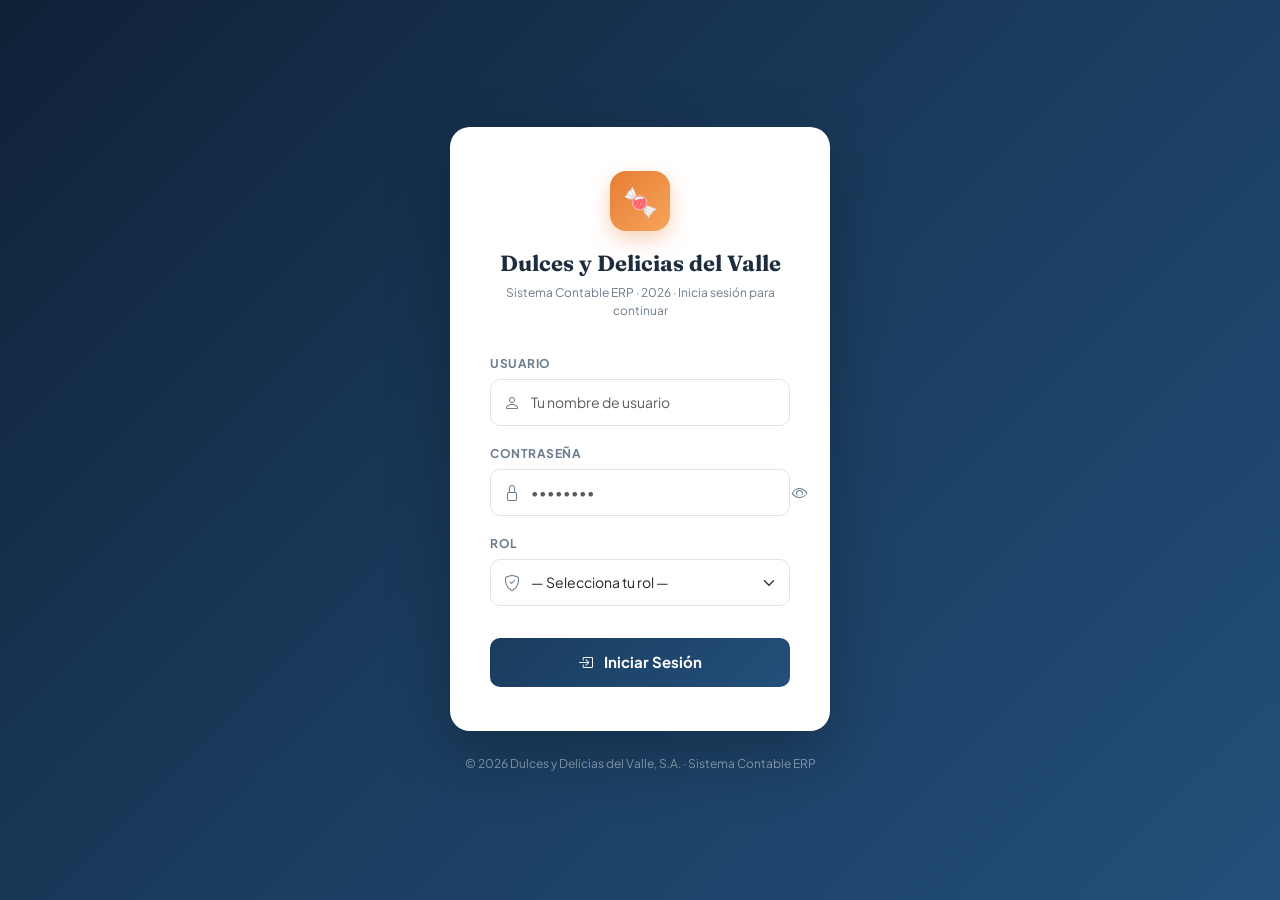
==== login.html @ 6e6e5591 "primer commit" ====
<!DOCTYPE html>
<html lang="es">
<head>
<meta charset="UTF-8"/>
<meta name="viewport" content="width=device-width, initial-scale=1.0"/>
<title>Iniciar Sesión — Dulces y Delicias del Valle, S.A.</title>
<link href="https://cdn.jsdelivr.net/npm/bootstrap@5.3.3/dist/css/bootstrap.min.css" rel="stylesheet"/>
<link href="https://cdn.jsdelivr.net/npm/bootstrap-icons@1.11.3/font/bootstrap-icons.css" rel="stylesheet"/>
<link href="https://fonts.googleapis.com/css2?family=Plus+Jakarta+Sans:wght@300;400;500;600;700;800&family=Fraunces:ital,opsz,wght@0,9..144,700;1,9..144,400&display=swap" rel="stylesheet"/>
<link rel="stylesheet" href="style.css">
<style>
  body {
    min-height: 100vh;
    display: flex;
    align-items: center;
    justify-content: center;
    background: linear-gradient(135deg, #0f2137 0%, #1a3c5e 50%, #234f7a 100%);
    font-family: 'Plus Jakarta Sans', sans-serif;
  }

  .login-wrap {
    width: 100%;
    max-width: 420px;
    padding: 20px;
  }

  .login-card {
    background: #fff;
    border-radius: 20px;
    padding: 44px 40px;
    box-shadow: 0 24px 64px rgba(0,0,0,0.25);
  }

  .login-logo {
    width: 60px; height: 60px;
    background: linear-gradient(135deg, #e87c34, #f5a55a);
    border-radius: 16px;
    display: flex; align-items: center; justify-content: center;
    font-size: 28px;
    margin: 0 auto 16px;
    box-shadow: 0 8px 20px rgba(232,124,52,0.35);
  }

  .login-title {
    font-family: 'Fraunces', serif;
    font-size: 22px;
    font-weight: 700;
    color: #1e2d3d;
    text-align: center;
    margin-bottom: 4px;
  }

  .login-sub {
    font-size: 12px;
    color: #6b7c8d;
    text-align: center;
    margin-bottom: 32px;
  }

  .form-label {
    font-size: 12px;
    font-weight: 700;
    text-transform: uppercase;
    letter-spacing: 0.5px;
    color: #6b7c8d;
    margin-bottom: 6px;
  }

  .form-control, .form-select {
    border: 1.5px solid #dce4ed;
    border-radius: 10px;
    padding: 12px 14px;
    font-size: 14px;
    font-family: 'Plus Jakarta Sans', sans-serif;
    transition: border-color 0.2s, box-shadow 0.2s;
  }

  .form-control:focus, .form-select:focus {
    border-color: #1a3c5e;
    box-shadow: 0 0 0 3px rgba(26,60,94,0.1);
  }

  .input-icon {
    position: relative;
  }

  .input-icon i {
    position: absolute;
    left: 14px; top: 50%;
    transform: translateY(-50%);
    color: #6b7c8d;
    font-size: 16px;
    z-index: 5;
  }

  .input-icon .form-control,
  .input-icon .form-select {
    padding-left: 40px;
  }

  .btn-toggle-pass {
    position: absolute;
    right: 12px; top: 50%;
    transform: translateY(-50%);
    background: none; border: none;
    color: #6b7c8d; cursor: pointer;
    font-size: 16px; z-index: 5;
    padding: 0;
  }

  .btn-login {
    background: linear-gradient(135deg, #1a3c5e, #234f7a);
    color: #fff;
    border: none;
    border-radius: 10px;
    padding: 13px;
    font-size: 15px;
    font-weight: 700;
    width: 100%;
    transition: transform 0.2s, box-shadow 0.2s;
    margin-top: 8px;
    font-family: 'Plus Jakarta Sans', sans-serif;
  }

  .btn-login:hover {
    transform: translateY(-1px);
    box-shadow: 0 8px 20px rgba(26,60,94,0.3);
    color: #fff;
  }

  .btn-login:disabled {
    opacity: 0.7;
    transform: none;
  }

  .login-footer {
    text-align: center;
    margin-top: 24px;
    font-size: 12px;
    color: rgba(255,255,255,0.45);
  }

  .error-box {
    background: #fdf0f0;
    border: 1px solid #f5c6c6;
    border-radius: 10px;
    padding: 12px 16px;
    font-size: 13px;
    color: #c0392b;
    display: none;
    align-items: center;
    gap: 8px;
    margin-bottom: 16px;
  }

  .rol-badge {
    display: inline-flex;
    align-items: center;
    gap: 6px;
    padding: 4px 12px;
    border-radius: 20px;
    font-size: 11px;
    font-weight: 700;
  }

  @keyframes shake {
    0%,100%{transform:translateX(0)}
    20%{transform:translateX(-8px)}
    40%{transform:translateX(8px)}
    60%{transform:translateX(-4px)}
    80%{transform:translateX(4px)}
  }
  .shake { animation: shake 0.4s ease; }
</style>
</head>
<body>

<div class="login-wrap">
  <div class="login-card">

    <!-- Logo -->
    <div class="login-logo">🍬</div>
    <div class="login-title">Dulces y Delicias del Valle</div>
    <div class="login-sub">Sistema Contable ERP · 2026 · Inicia sesión para continuar</div>

    <!-- Error box -->
    <div class="error-box" id="error-box">
      <i class="bi bi-exclamation-triangle-fill"></i>
      <span id="error-msg">Usuario o contraseña incorrectos.</span>
    </div>

    <!-- Formulario -->
    <div class="mb-3">
      <label class="form-label">Usuario</label>
      <div class="input-icon">
        <i class="bi bi-person"></i>
        <input type="text" id="inp-usuario" class="form-control"
          placeholder="Tu nombre de usuario" autocomplete="username">
      </div>
    </div>

    <div class="mb-3">
      <label class="form-label">Contraseña</label>
      <div class="input-icon" style="position:relative">
        <i class="bi bi-lock"></i>
        <input type="password" id="inp-password" class="form-control"
          placeholder="••••••••" autocomplete="current-password"
          onkeydown="if(event.key==='Enter') iniciarSesion()">
        <button class="btn-toggle-pass" onclick="togglePass()" tabindex="-1">
          <i class="bi bi-eye" id="icon-eye"></i>
        </button>
      </div>
    </div>

    <div class="mb-4">
      <label class="form-label">Rol</label>
      <div class="input-icon">
        <i class="bi bi-shield-check"></i>
        <select id="inp-rol" class="form-select">
          <option value="">— Selecciona tu rol —</option>
          <option value="Gerente General">Gerente General</option>
          <option value="Contador">Contador</option>
          <option value="Vendedor / Asesor">Vendedor / Asesor</option>
          <option value="Bodeguero">Bodeguero</option>
          <option value="Piloto / Repartidor">Piloto / Repartidor</option>
        </select>
      </div>
    </div>

    <button class="btn-login" id="btn-login" onclick="iniciarSesion()">
      <i class="bi bi-box-arrow-in-right me-2"></i> Iniciar Sesión
    </button>

  </div>

  <div class="login-footer">
    © 2026 Dulces y Delicias del Valle, S.A. · Sistema Contable ERP
  </div>
</div>

<script>
const API = 'http://localhost/dulces-erp/erp-backend/api';

function togglePass() {
  const inp  = document.getElementById('inp-password');
  const icon = document.getElementById('icon-eye');
  if (inp.type === 'password') {
    inp.type = 'text';
    icon.className = 'bi bi-eye-slash';
  } else {
    inp.type = 'password';
    icon.className = 'bi bi-eye';
  }
}

function mostrarError(msg) {
  const box = document.getElementById('error-box');
  document.getElementById('error-msg').textContent = msg;
  box.style.display = 'flex';
  document.querySelector('.login-card').classList.add('shake');
  setTimeout(() => document.querySelector('.login-card').classList.remove('shake'), 400);
}

function ocultarError() {
  document.getElementById('error-box').style.display = 'none';
}

async function iniciarSesion() {
  const usuario = document.getElementById('inp-usuario').value.trim();
  const password = document.getElementById('inp-password').value;
  const rol      = document.getElementById('inp-rol').value;

  ocultarError();

  if (!usuario || !password || !rol) {
    mostrarError('Completa todos los campos para continuar.');
    return;
  }

  const btn = document.getElementById('btn-login');
  btn.disabled = true;
  btn.innerHTML = '<span class="spinner-border spinner-border-sm me-2"></span> Verificando...';

  try {
    const res  = await fetch(`${API}/login.php`, {
      method : 'POST',
      headers: { 'Content-Type': 'application/json' },
      body   : JSON.stringify({ usuario, password, rol })
    });
    const text = await res.text();
    const match = text.match(/\{[\s\S]*\}/);
    const data  = match ? JSON.parse(match[0]) : null;

    if (data?.ok) {
      // Guardar sesión en sessionStorage
      sessionStorage.setItem('erp_usuario', JSON.stringify({
        id     : data.id,
        nombre : data.nombre,
        usuario: data.usuario,
        rol    : data.rol,
      }));
      // Redirigir al sistema
      window.location.href = 'index.html';
    } else {
      mostrarError(data?.mensaje || 'Usuario, contraseña o rol incorrecto.');
    }
  } catch (err) {
    mostrarError('No se puede conectar con el servidor. Verifica que XAMPP esté activo.');
  }

  btn.disabled = false;
  btn.innerHTML = '<i class="bi bi-box-arrow-in-right me-2"></i> Iniciar Sesión';
}
</script>

</body>
</html>
---- style.css ----
:root {
  --primary:    #1a3c5e;
  --primary-lt: #234f7a;
  --accent:     #e87c34;
  --accent-lt:  #f0943e;
  --success:    #2d9e6b;
  --danger:     #c0392b;
  --info:       #2980b9;
  --warning:    #d4ac0d;
  --sidebar-w:  260px;
  --topbar-h:   64px;
  --bg:         #f0f4f8;
  --card-bg:    #ffffff;
  --text:       #1e2d3d;
  --text-muted: #6b7c8d;
  --border:     #dce4ed;
  --font-body:  'Plus Jakarta Sans', sans-serif;
  --font-serif: 'Fraunces', serif;
  --radius:     12px;
  --shadow:     0 2px 12px rgba(26,60,94,0.08);
  --shadow-lg:  0 8px 32px rgba(26,60,94,0.13);
}

*, *::before, *::after { box-sizing: border-box; margin: 0; padding: 0; }

body {
  font-family: var(--font-body);
  background: var(--bg);
  color: var(--text);
  font-size: 14px;
  overflow-x: hidden;
}

/* ── SIDEBAR ─────────────────────────────────────────────── */
.sidebar {
  position: fixed;
  left: 0; top: 0; bottom: 0;
  width: var(--sidebar-w);
  background: var(--primary);
  display: flex;
  flex-direction: column;
  z-index: 200;
  transition: transform 0.3s ease;
}
.sidebar-brand {
  padding: 24px 20px 20px;
  border-bottom: 1px solid rgba(255,255,255,0.08);
}
.sidebar-logo {
  width: 44px; height: 44px;
  background: linear-gradient(135deg, var(--accent), #f5a55a);
  border-radius: 12px;
  display: flex; align-items: center; justify-content: center;
  font-size: 22px;
  margin-bottom: 12px;
  box-shadow: 0 4px 12px rgba(232,124,52,0.35);
}
.sidebar-brand-title {
  font-family: var(--font-serif);
  font-size: 15px;
  color: #fff;
  line-height: 1.3;
  margin-bottom: 3px;
}
.sidebar-brand-sub {
  font-size: 11px;
  color: rgba(255,255,255,0.45);
}
.sidebar-nav { flex: 1; padding: 16px 12px; overflow-y: auto; }
.nav-section-label {
  font-size: 10px;
  font-weight: 700;
  text-transform: uppercase;
  letter-spacing: 1.2px;
  color: rgba(255,255,255,0.3);
  padding: 14px 8px 6px;
}
.sidebar-link {
  display: flex;
  align-items: center;
  gap: 10px;
  padding: 10px 12px;
  border-radius: 8px;
  color: rgba(255,255,255,0.65);
  font-size: 13.5px;
  font-weight: 500;
  cursor: pointer;
  transition: all 0.18s;
  margin-bottom: 2px;
  border: none;
  background: none;
  width: 100%;
  text-align: left;
}
.sidebar-link i { font-size: 16px; width: 20px; flex-shrink: 0; }
.sidebar-link:hover { background: rgba(255,255,255,0.08); color: #fff; }
.sidebar-link.active {
  background: var(--accent);
  color: #fff;
  box-shadow: 0 3px 10px rgba(232,124,52,0.35);
}
.sidebar-footer {
  padding: 16px 20px;
  border-top: 1px solid rgba(255,255,255,0.08);
}
.sidebar-user {
  display: flex; align-items: center; gap: 10px;
}
.sidebar-avatar {
  width: 36px; height: 36px;
  background: linear-gradient(135deg, var(--accent), #f5a55a);
  border-radius: 50%;
  display: flex; align-items: center; justify-content: center;
  font-size: 14px; font-weight: 700; color: #fff;
  flex-shrink: 0;
}
.sidebar-user-name { font-size: 13px; color: #fff; font-weight: 600; }
.sidebar-user-role { font-size: 11px; color: rgba(255,255,255,0.4); }

/* ── TOPBAR ──────────────────────────────────────────────── */
.topbar {
  position: fixed;
  top: 0; left: var(--sidebar-w); right: 0;
  height: var(--topbar-h);
  background: var(--card-bg);
  border-bottom: 1px solid var(--border);
  display: flex;
  align-items: center;
  justify-content: space-between;
  padding: 0 28px;
  z-index: 100;
  box-shadow: var(--shadow);
}
.topbar-title {
  font-family: var(--font-serif);
  font-size: 20px;
  color: var(--text);
  font-weight: 700;
}
.topbar-right { display: flex; align-items: center; gap: 12px; }
.topbar-badge {
  background: rgba(26,60,94,0.07);
  border-radius: 20px;
  padding: 6px 14px;
  font-size: 12px;
  font-weight: 600;
  color: var(--primary);
  display: flex; align-items: center; gap: 6px;
}
.topbar-badge .dot {
  width: 7px; height: 7px; border-radius: 50%;
  background: var(--success);
  animation: pulse 2s infinite;
}
@keyframes pulse {
  0%,100%{opacity:1;} 50%{opacity:0.4;}
}

/* ── MAIN ────────────────────────────────────────────────── */
.main-wrap {
  margin-left: var(--sidebar-w);
  padding-top: var(--topbar-h);
  min-height: 100vh;
}
.main-content {
  padding: 28px;
}

/* ── PAGES ───────────────────────────────────────────────── */
.page { display: none; animation: fadeUp 0.3s ease; }
.page.active { display: block; }
@keyframes fadeUp {
  from { opacity:0; transform:translateY(10px); }
  to   { opacity:1; transform:translateY(0); }
}

/* ── PAGE HEADER ─────────────────────────────────────────── */
.page-header {
  margin-bottom: 24px;
}
.page-header h2 {
  font-family: var(--font-serif);
  font-size: 28px;
  font-weight: 700;
  color: var(--text);
  margin-bottom: 4px;
}
.page-header p { color: var(--text-muted); font-size: 13.5px; }

/* ── STAT CARDS ──────────────────────────────────────────── */
.stat-card {
  background: var(--card-bg);
  border-radius: var(--radius);
  padding: 22px 24px;
  box-shadow: var(--shadow);
  border: 1px solid var(--border);
  position: relative;
  overflow: hidden;
  transition: transform 0.2s, box-shadow 0.2s;
}
.stat-card:hover { transform: translateY(-2px); box-shadow: var(--shadow-lg); }
.stat-card::after {
  content: '';
  position: absolute;
  top: 0; left: 0; right: 0;
  height: 3px;
  background: var(--card-accent, var(--accent));
  border-radius: var(--radius) var(--radius) 0 0;
}
.stat-icon {
  width: 44px; height: 44px;
  border-radius: 10px;
  display: flex; align-items: center; justify-content: center;
  font-size: 20px;
  margin-bottom: 14px;
  background: var(--icon-bg, rgba(232,124,52,0.1));
  color: var(--icon-color, var(--accent));
}
.stat-label { font-size: 12px; color: var(--text-muted); font-weight: 600; text-transform: uppercase; letter-spacing: 0.5px; margin-bottom: 6px; }
.stat-value { font-size: 26px; font-weight: 800; color: var(--text); font-family: var(--font-serif); }
.stat-sub { font-size: 12px; color: var(--text-muted); margin-top: 4px; }
.stat-trend { font-size: 12px; font-weight: 600; display: inline-flex; align-items: center; gap: 3px; margin-top: 6px; }
.trend-up { color: var(--success); }
.trend-dn { color: var(--danger); }

/* ── SECTION CARD ────────────────────────────────────────── */
.section-card {
  background: var(--card-bg);
  border-radius: var(--radius);
  box-shadow: var(--shadow);
  border: 1px solid var(--border);
  margin-bottom: 24px;
  overflow: hidden;
}
.section-card-header {
  padding: 16px 22px;
  border-bottom: 1px solid var(--border);
  display: flex; align-items: center; justify-content: space-between;
  background: #fafbfc;
}
.section-card-title {
  font-size: 15px; font-weight: 700; color: var(--text);
  display: flex; align-items: center; gap: 8px;
}
.section-card-title i { color: var(--accent); }
.section-card-body { padding: 22px; }

/* ── TABLES ──────────────────────────────────────────────── */
.table-responsive { border-radius: 0 0 var(--radius) var(--radius); }
table.dataTable thead th {
  background: #f5f7fa;
  color: var(--text-muted);
  font-size: 11px;
  font-weight: 700;
  text-transform: uppercase;
  letter-spacing: 0.7px;
  border-bottom: 2px solid var(--border) !important;
  border-top: none !important;
  padding: 12px 14px;
}
table.dataTable tbody td {
  padding: 11px 14px;
  font-size: 13.5px;
  border-bottom: 1px solid var(--border) !important;
  vertical-align: middle;
}
table.dataTable tbody tr:hover { background: #f8fafc; }
table.dataTable tbody tr:last-child td { border-bottom: none !important; }
.dataTables_wrapper .dataTables_filter input {
  border: 1px solid var(--border);
  border-radius: 8px;
  padding: 6px 12px;
  font-size: 13px;
  font-family: var(--font-body);
}
.dataTables_wrapper .dataTables_length select {
  border: 1px solid var(--border);
  border-radius: 8px;
  padding: 4px 8px;
  font-family: var(--font-body);
}
.dataTables_wrapper .dataTables_paginate .paginate_button {
  border-radius: 6px !important;
}
.dataTables_wrapper .dataTables_paginate .paginate_button.current {
  background: var(--accent) !important;
  border-color: var(--accent) !important;
  color: white !important;
}

/* ── BADGES ──────────────────────────────────────────────── */
.tag {
  display: inline-flex; align-items: center;
  padding: 3px 10px;
  border-radius: 20px;
  font-size: 11px; font-weight: 700;
  letter-spacing: 0.3px;
}
.tag-primary { background: rgba(26,60,94,0.1); color: var(--primary); }
.tag-accent  { background: rgba(232,124,52,0.12); color: var(--accent); }
.tag-success { background: rgba(45,158,107,0.12); color: var(--success); }
.tag-danger  { background: rgba(192,57,43,0.12); color: var(--danger); }
.tag-info    { background: rgba(41,128,185,0.12); color: var(--info); }
.tag-warning { background: rgba(212,172,13,0.12); color: var(--warning); }

/* ── AMOUNT COLORS ───────────────────────────────────────── */
.amount-debe   { color: var(--info); font-weight: 600; font-family: var(--font-serif); }
.amount-haber  { color: var(--danger); font-weight: 600; font-family: var(--font-serif); }
.amount-pos    { color: var(--success); font-weight: 700; font-family: var(--font-serif); }
.amount-neg    { color: var(--danger); font-weight: 700; font-family: var(--font-serif); }
.amount-gold   { color: var(--warning); font-weight: 700; font-family: var(--font-serif); }
.amount        { font-family: var(--font-serif); font-weight: 600; }

/* ── PARTIDA CARD ────────────────────────────────────────── */
.partida-wrap { margin-bottom: 20px; }
.partida-header {
  background: var(--primary);
  color: #fff;
  padding: 12px 18px;
  border-radius: var(--radius) var(--radius) 0 0;
  display: flex; align-items: center; justify-content: space-between;
}
.partida-num { font-size: 12px; opacity: 0.6; }
.partida-title { font-weight: 700; font-size: 14px; }
.partida-date { font-size: 12px; opacity: 0.7; }
.partida-table { border-radius: 0 0 var(--radius) var(--radius); overflow: hidden; border: 1px solid var(--border); border-top: none; }
.partida-table table { width:100%; border-collapse: collapse; }
.partida-table thead th { background:#f5f7fa; padding:9px 14px; font-size:11px; font-weight:700; text-transform:uppercase; letter-spacing:.6px; color:var(--text-muted); border-bottom:1px solid var(--border); }
.partida-table tbody td { padding:10px 14px; border-bottom:1px solid #f0f2f5; font-size:13.5px; }
.partida-table tbody tr:last-child td { border-bottom:none; }
.partida-table tfoot td { background:#f8fafc; padding:10px 14px; font-weight:700; border-top:2px solid var(--border); font-family:var(--font-serif); }
.indent-cell { padding-left:30px !important; color:var(--text-muted); font-size:13px; }

/* ── MAYOR GRID ──────────────────────────────────────────── */
.mayor-grid { display:grid; grid-template-columns:repeat(auto-fill,minmax(320px,1fr)); gap:16px; }
.mayor-card {
  background: var(--card-bg);
  border: 1px solid var(--border);
  border-radius: var(--radius);
  overflow: hidden;
  box-shadow: var(--shadow);
  transition: transform 0.2s;
}
.mayor-card:hover { transform: translateY(-2px); box-shadow: var(--shadow-lg); }
.mayor-card-head {
  background: var(--primary);
  color: #fff;
  padding: 10px 14px;
  display: flex; justify-content: space-between; align-items: center;
}
.mayor-card-name { font-weight: 700; font-size: 13px; }
.mayor-card-code { font-size: 11px; opacity: 0.55; font-family: var(--font-serif); }
.mayor-t-grid { display:grid; grid-template-columns:1fr 1fr; }
.mayor-col { padding:10px 14px; }
.mayor-col:first-child { border-right:1px solid var(--border); }
.mayor-col-lbl { font-size:10px; font-weight:700; text-transform:uppercase; letter-spacing:1px; color:var(--text-muted); margin-bottom:8px; }
.mayor-entry { display:flex; justify-content:space-between; font-size:12px; margin-bottom:4px; }
.mayor-entry span:first-child { color:var(--text-muted); font-size:11px; }
.mayor-foot {
  padding:8px 14px;
  border-top:1px solid var(--border);
  background:#fafbfc;
  display:flex; justify-content:space-between; align-items:center;
}
.mayor-saldo { font-family:var(--font-serif); font-weight:700; font-size:15px; }

/* ── ESTADO FINANCIERO ───────────────────────────────────── */
.ef-row { display:flex; justify-content:space-between; align-items:center; padding:9px 22px; border-bottom:1px solid #f0f2f5; font-size:13.5px; }
.ef-row:last-child { border-bottom:none; }
.ef-row.indent { padding-left:38px; color:var(--text-muted); font-size:13px; }
.ef-row.section-header { background:#f5f7fa; padding:8px 22px; font-size:11px; font-weight:700; text-transform:uppercase; letter-spacing:1px; color:var(--text-muted); border-bottom:1px solid var(--border); }
.ef-row.subtotal { background:#fafbfc; font-weight:700; color:var(--primary); border-top:1px solid var(--border); }
.ef-row.total-final { background:var(--primary); color:#fff; font-weight:800; font-size:15px; font-family:var(--font-serif); }
.ef-row.total-final span:last-child { color:var(--accent-lt); }
.ef-amount { font-family:var(--font-serif); font-weight:600; }

/* ── CHART CONTAINER ─────────────────────────────────────── */
.chart-wrap { position:relative; }

/* ── DEPRECIACION TABLE ───────────────────────────────────── */
.dep-pct { color:var(--info); font-weight:700; font-family:var(--font-serif); }

/* ── NOMINA ──────────────────────────────────────────────── */
.emp-avatar {
  width:36px; height:36px; border-radius:50%;
  display:flex; align-items:center; justify-content:center;
  font-weight:800; font-size:13px; color:#fff;
  flex-shrink:0;
}

/* ── IVA CALC ────────────────────────────────────────────── */
.iva-box {
  background: linear-gradient(135deg, var(--primary), var(--primary-lt));
  border-radius: var(--radius);
  padding: 24px;
  color: #fff;
}
.iva-box h4 { font-family:var(--font-serif); font-size:20px; margin-bottom:4px; }
.iva-box p { opacity:.65; font-size:13px; }

/* ── RESPONSIVE ──────────────────────────────────────────── */
@media(max-width:768px){
  .sidebar { transform: translateX(-100%); }
  .sidebar.open { transform: translateX(0); }
  .main-wrap { margin-left:0; }
  .topbar { left:0; }
}

/* ── SCROLLBAR ───────────────────────────────────────────── */
::-webkit-scrollbar { width:6px; }
::-webkit-scrollbar-track { background:#f0f4f8; }
::-webkit-scrollbar-thumb { background:rgba(26,60,94,0.2); border-radius:3px; }

/* ── PRINT ───────────────────────────────────────────────── */
@media print {
  .sidebar, .topbar { display:none !important; }
  .main-wrap { margin-left:0; padding-top:0; }
  .page { display:block !important; page-break-after:always; }
}

/* ─────────────────────────────
   DARK MODE
───────────────────────────── */

.dark-mode {
  background: #0f172a !important;
  color: #f1f5f9 !important;
}

/* SIDEBAR */
.dark-mode .sidebar {
  background: #111827 !important;
  border-right: 1px solid #1e293b;
}

/* TOPBAR */
.dark-mode .topbar {
  background: #111827 !important;
  border-bottom: 1px solid #1e293b;
}

/* CARDS */
.dark-mode .card,
.dark-mode .mayor-card,
.dark-mode .partida-wrap,
.dark-mode .stats-card {
  background: #1e293b !important;
  color: #f1f5f9 !important;
  border: 1px solid #334155;
}

/* TABLES */
.dark-mode table {
  background: #1e293b !important;
  color: #f1f5f9 !important;
}

.dark-mode thead {
  background: #0f172a !important;
}

.dark-mode th,
.dark-mode td {
  border-color: #334155 !important;
}

/* INPUTS */
.dark-mode input,
.dark-mode select,
.dark-mode textarea {
  background: #0f172a !important;
  color: white !important;
  border: 1px solid #334155 !important;
}

/* LINKS */
.dark-mode .sidebar-link {
  color: #e2e8f0 !important;
}

.dark-mode .sidebar-link:hover {
  background: rgba(255,255,255,0.08);
}

.dark-mode .sidebar-link.active {
  background: #2563eb !important;
  color: white !important;
}

/* TEXT COLORS */
.dark-mode .text-muted,
.dark-mode small {
  color: #94a3b8 !important;
}

/* DATATABLES */
.dark-mode .dataTables_wrapper {
  color: white !important;
}

.dark-mode .dataTables_length select,
.dark-mode .dataTables_filter input {
  background: #0f172a !important;
  color: white !important;
  border: 1px solid #334155 !important;
}

/* SWEET ALERT */
.dark-mode .swal2-popup {
  background: #1e293b !important;
  color: white !important;
}

/* BUTTON */
.dark-btn {
  border: none;
  background: #1a3c5e;
  color: white;
  width: 42px;
  height: 42px;
  border-radius: 12px;
  transition: .3s;
}

.dark-btn:hover {
  transform: scale(1.05);
  background: #2563eb;
}
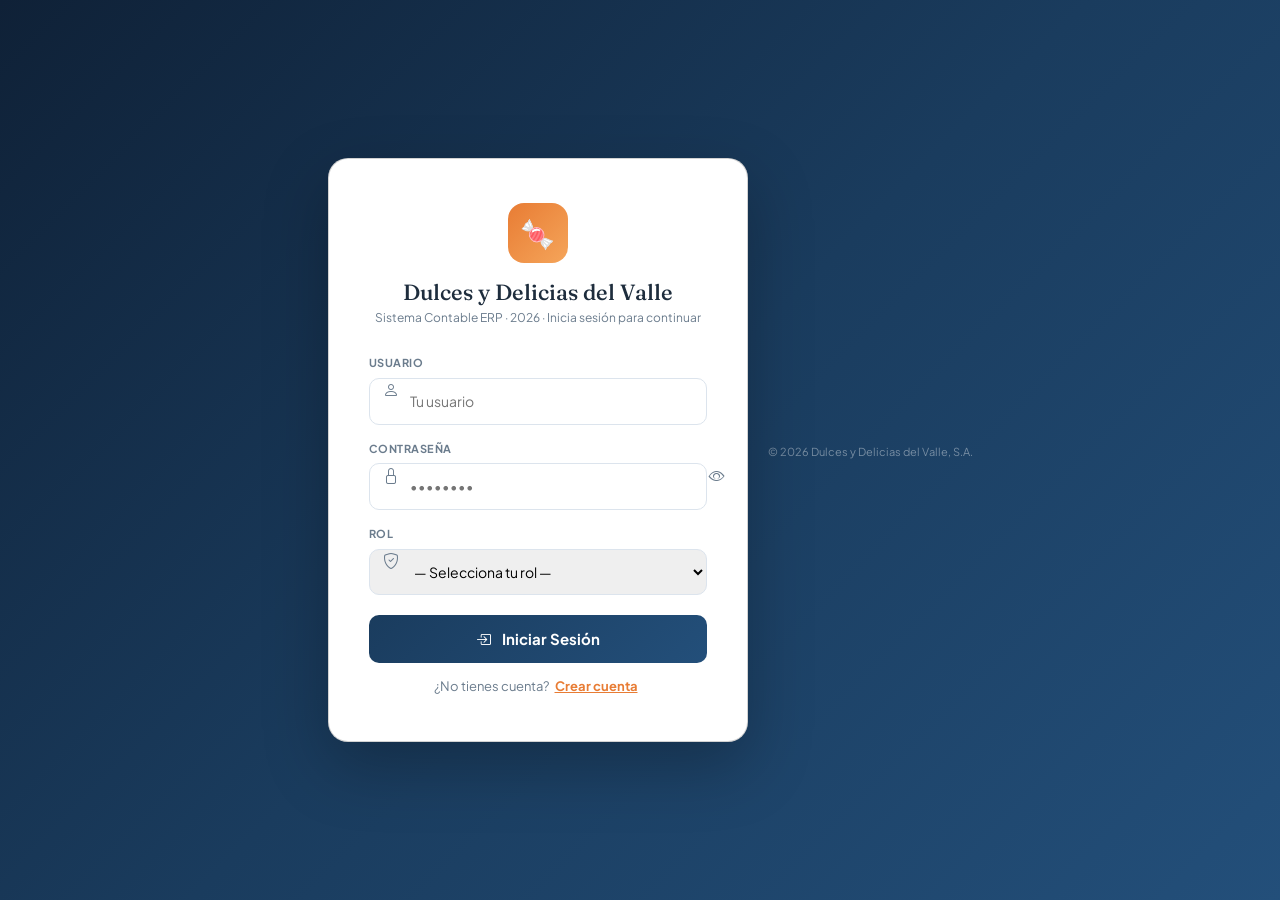
==== commit b2abeece: "actualizar archivos" ====
--- a/login.html
+++ b/login.html
@@ -6,244 +6,173 @@
 <title>Iniciar Sesión — Dulces y Delicias del Valle, S.A.</title>
 <link href="https://cdn.jsdelivr.net/npm/bootstrap@5.3.3/dist/css/bootstrap.min.css" rel="stylesheet"/>
 <link href="https://cdn.jsdelivr.net/npm/bootstrap-icons@1.11.3/font/bootstrap-icons.css" rel="stylesheet"/>
-<link href="https://fonts.googleapis.com/css2?family=Plus+Jakarta+Sans:wght@300;400;500;600;700;800&family=Fraunces:ital,opsz,wght@0,9..144,700;1,9..144,400&display=swap" rel="stylesheet"/>
-<link rel="stylesheet" href="style.css">
+<link href="https://fonts.googleapis.com/css2?family=Plus+Jakarta+Sans:wght@400;600;700;800&family=Fraunces:wght@700&display=swap" rel="stylesheet"/>
 <style>
-  body {
-    min-height: 100vh;
-    display: flex;
-    align-items: center;
-    justify-content: center;
-    background: linear-gradient(135deg, #0f2137 0%, #1a3c5e 50%, #234f7a 100%);
-    font-family: 'Plus Jakarta Sans', sans-serif;
-  }
-
-  .login-wrap {
-    width: 100%;
-    max-width: 420px;
-    padding: 20px;
-  }
-
-  .login-card {
-    background: #fff;
-    border-radius: 20px;
-    padding: 44px 40px;
-    box-shadow: 0 24px 64px rgba(0,0,0,0.25);
-  }
-
-  .login-logo {
-    width: 60px; height: 60px;
-    background: linear-gradient(135deg, #e87c34, #f5a55a);
-    border-radius: 16px;
-    display: flex; align-items: center; justify-content: center;
-    font-size: 28px;
-    margin: 0 auto 16px;
-    box-shadow: 0 8px 20px rgba(232,124,52,0.35);
-  }
-
-  .login-title {
-    font-family: 'Fraunces', serif;
-    font-size: 22px;
-    font-weight: 700;
-    color: #1e2d3d;
-    text-align: center;
-    margin-bottom: 4px;
-  }
-
-  .login-sub {
-    font-size: 12px;
-    color: #6b7c8d;
-    text-align: center;
-    margin-bottom: 32px;
-  }
-
-  .form-label {
-    font-size: 12px;
-    font-weight: 700;
-    text-transform: uppercase;
-    letter-spacing: 0.5px;
-    color: #6b7c8d;
-    margin-bottom: 6px;
-  }
-
-  .form-control, .form-select {
-    border: 1.5px solid #dce4ed;
-    border-radius: 10px;
-    padding: 12px 14px;
-    font-size: 14px;
-    font-family: 'Plus Jakarta Sans', sans-serif;
-    transition: border-color 0.2s, box-shadow 0.2s;
-  }
-
-  .form-control:focus, .form-select:focus {
-    border-color: #1a3c5e;
-    box-shadow: 0 0 0 3px rgba(26,60,94,0.1);
-  }
-
-  .input-icon {
-    position: relative;
-  }
-
-  .input-icon i {
-    position: absolute;
-    left: 14px; top: 50%;
-    transform: translateY(-50%);
-    color: #6b7c8d;
-    font-size: 16px;
-    z-index: 5;
-  }
-
-  .input-icon .form-control,
-  .input-icon .form-select {
-    padding-left: 40px;
-  }
-
-  .btn-toggle-pass {
-    position: absolute;
-    right: 12px; top: 50%;
-    transform: translateY(-50%);
-    background: none; border: none;
-    color: #6b7c8d; cursor: pointer;
-    font-size: 16px; z-index: 5;
-    padding: 0;
-  }
-
-  .btn-login {
-    background: linear-gradient(135deg, #1a3c5e, #234f7a);
-    color: #fff;
-    border: none;
-    border-radius: 10px;
-    padding: 13px;
-    font-size: 15px;
-    font-weight: 700;
-    width: 100%;
-    transition: transform 0.2s, box-shadow 0.2s;
-    margin-top: 8px;
-    font-family: 'Plus Jakarta Sans', sans-serif;
-  }
-
-  .btn-login:hover {
-    transform: translateY(-1px);
-    box-shadow: 0 8px 20px rgba(26,60,94,0.3);
-    color: #fff;
-  }
-
-  .btn-login:disabled {
-    opacity: 0.7;
-    transform: none;
-  }
-
-  .login-footer {
-    text-align: center;
-    margin-top: 24px;
-    font-size: 12px;
-    color: rgba(255,255,255,0.45);
-  }
-
-  .error-box {
-    background: #fdf0f0;
-    border: 1px solid #f5c6c6;
-    border-radius: 10px;
-    padding: 12px 16px;
-    font-size: 13px;
-    color: #c0392b;
-    display: none;
-    align-items: center;
-    gap: 8px;
-    margin-bottom: 16px;
-  }
-
-  .rol-badge {
-    display: inline-flex;
-    align-items: center;
-    gap: 6px;
-    padding: 4px 12px;
-    border-radius: 20px;
-    font-size: 11px;
-    font-weight: 700;
-  }
-
-  @keyframes shake {
-    0%,100%{transform:translateX(0)}
-    20%{transform:translateX(-8px)}
-    40%{transform:translateX(8px)}
-    60%{transform:translateX(-4px)}
-    80%{transform:translateX(4px)}
-  }
-  .shake { animation: shake 0.4s ease; }
+:root {
+  --primary: #1a3c5e;
+  --accent:  #e87c34;
+  --border:  #dce4ed;
+  --text:    #1e2d3d;
+  --muted:   #6b7c8d;
+}
+* { box-sizing: border-box; margin: 0; padding: 0; }
+body {
+  font-family: 'Plus Jakarta Sans', sans-serif;
+  min-height: 100vh;
+  display: flex;
+  align-items: center;
+  justify-content: center;
+  background: linear-gradient(135deg, #0f2137 0%, #1a3c5e 50%, #234f7a 100%);
+}
+.card {
+  background: #fff;
+  border-radius: 20px;
+  padding: 44px 40px;
+  width: 100%;
+  max-width: 420px;
+  box-shadow: 0 24px 64px rgba(0,0,0,0.25);
+  margin: 20px;
+}
+.logo {
+  width: 60px; height: 60px;
+  background: linear-gradient(135deg, #e87c34, #f5a55a);
+  border-radius: 16px;
+  display: flex; align-items: center; justify-content: center;
+  font-size: 28px;
+  margin: 0 auto 16px;
+}
+h1 { font-family: 'Fraunces', serif; font-size: 22px; color: var(--text); text-align: center; margin-bottom: 4px; }
+.sub { font-size: 12px; color: var(--muted); text-align: center; margin-bottom: 28px; }
+label { display: block; font-size: 11px; font-weight: 700; text-transform: uppercase; letter-spacing: .5px; color: var(--muted); margin-bottom: 6px; }
+.field { position: relative; margin-bottom: 16px; }
+.field i { position: absolute; left: 14px; top: 50%; transform: translateY(-50%); color: var(--muted); font-size: 16px; pointer-events: none; }
+.field input, .field select {
+  width: 100%; padding: 12px 14px 12px 40px;
+  border: 1.5px solid var(--border); border-radius: 10px;
+  font-size: 14px; font-family: 'Plus Jakarta Sans', sans-serif;
+  outline: none; transition: border-color .2s;
+}
+.field input:focus, .field select:focus { border-color: var(--primary); }
+.eye { position: absolute; right: 12px; top: 50%; transform: translateY(-50%); background: none; border: none; cursor: pointer; color: var(--muted); font-size: 16px; }
+.btn-main {
+  width: 100%; padding: 13px;
+  background: linear-gradient(135deg, var(--primary), #234f7a);
+  color: #fff; border: none; border-radius: 10px;
+  font-size: 15px; font-weight: 700; cursor: pointer;
+  font-family: 'Plus Jakarta Sans', sans-serif;
+  transition: opacity .2s, transform .2s;
+  margin-top: 4px;
+}
+.btn-main:hover { opacity: .9; transform: translateY(-1px); }
+.btn-main:disabled { opacity: .6; cursor: not-allowed; transform: none; }
+.btn-sec {
+  width: 100%; padding: 11px;
+  background: none; border: 1.5px solid var(--border); border-radius: 10px;
+  font-size: 14px; cursor: pointer; color: var(--muted); margin-top: 8px;
+  font-family: 'Plus Jakarta Sans', sans-serif;
+}
+.btn-link { background: none; border: none; color: var(--accent); font-weight: 700; font-size: 13px; cursor: pointer; padding: 0 4px; }
+.error { background: #fdf0f0; border: 1px solid #f5c6c6; border-radius: 10px; padding: 10px 14px; font-size: 13px; color: #c0392b; margin-bottom: 14px; display: none; }
+.success { background: #f0fdf4; border: 1px solid #86efac; border-radius: 10px; padding: 10px 14px; font-size: 13px; color: #166534; margin-bottom: 14px; display: none; }
+.divider { border: none; border-top: 1px solid var(--border); margin: 20px 0; }
+.footer { text-align: center; margin-top: 20px; font-size: 11px; color: rgba(255,255,255,.4); }
 </style>
 </head>
 <body>
 
-<div class="login-wrap">
-  <div class="login-card">
-
-    <!-- Logo -->
-    <div class="login-logo">🍬</div>
-    <div class="login-title">Dulces y Delicias del Valle</div>
-    <div class="login-sub">Sistema Contable ERP · 2026 · Inicia sesión para continuar</div>
-
-    <!-- Error box -->
-    <div class="error-box" id="error-box">
-      <i class="bi bi-exclamation-triangle-fill"></i>
-      <span id="error-msg">Usuario o contraseña incorrectos.</span>
-    </div>
-
-    <!-- Formulario -->
-    <div class="mb-3">
-      <label class="form-label">Usuario</label>
-      <div class="input-icon">
-        <i class="bi bi-person"></i>
-        <input type="text" id="inp-usuario" class="form-control"
-          placeholder="Tu nombre de usuario" autocomplete="username">
-      </div>
-    </div>
-
-    <div class="mb-3">
-      <label class="form-label">Contraseña</label>
-      <div class="input-icon" style="position:relative">
-        <i class="bi bi-lock"></i>
-        <input type="password" id="inp-password" class="form-control"
-          placeholder="••••••••" autocomplete="current-password"
-          onkeydown="if(event.key==='Enter') iniciarSesion()">
-        <button class="btn-toggle-pass" onclick="togglePass()" tabindex="-1">
-          <i class="bi bi-eye" id="icon-eye"></i>
-        </button>
-      </div>
-    </div>
-
-    <div class="mb-4">
-      <label class="form-label">Rol</label>
-      <div class="input-icon">
-        <i class="bi bi-shield-check"></i>
-        <select id="inp-rol" class="form-select">
-          <option value="">— Selecciona tu rol —</option>
-          <option value="Gerente General">Gerente General</option>
-          <option value="Contador">Contador</option>
-          <option value="Vendedor / Asesor">Vendedor / Asesor</option>
-          <option value="Bodeguero">Bodeguero</option>
-          <option value="Piloto / Repartidor">Piloto / Repartidor</option>
-        </select>
-      </div>
-    </div>
-
-    <button class="btn-login" id="btn-login" onclick="iniciarSesion()">
+<div class="card">
+  <div class="logo">🍬</div>
+  <h1>Dulces y Delicias del Valle</h1>
+  <p class="sub">Sistema Contable ERP · 2026 · Inicia sesión para continuar</p>
+
+  <!-- MENSAJES -->
+  <div class="error" id="msg-error"></div>
+  <div class="success" id="msg-ok"></div>
+
+  <!-- ── PANEL LOGIN ── -->
+  <div id="panel-login">
+    <div class="field">
+      <label>Usuario</label>
+      <i class="bi bi-person"></i>
+      <input type="text" id="inp-user" placeholder="Tu usuario" autocomplete="username"/>
+    </div>
+    <div class="field">
+      <label>Contraseña</label>
+      <i class="bi bi-lock"></i>
+      <input type="password" id="inp-pass" placeholder="••••••••" autocomplete="current-password"/>
+      <button class="eye" type="button" onclick="togglePass('inp-pass','eye1')"><i id="eye1" class="bi bi-eye"></i></button>
+    </div>
+    <div class="field">
+      <label>Rol</label>
+      <i class="bi bi-shield-check"></i>
+      <select id="inp-rol">
+        <option value="">— Selecciona tu rol —</option>
+        <option value="Gerente General">Gerente General</option>
+        <option value="Contador">Contador</option>
+        <option value="Vendedor / Asesor">Vendedor / Asesor</option>
+        <option value="Bodeguero">Bodeguero</option>
+        <option value="Piloto / Repartidor">Piloto / Repartidor</option>
+      </select>
+    </div>
+    <button class="btn-main" id="btn-login" onclick="iniciarSesion()">
       <i class="bi bi-box-arrow-in-right me-2"></i> Iniciar Sesión
     </button>
-
+    <div style="text-align:center;margin-top:14px;font-size:13px;color:var(--muted)">
+      ¿No tienes cuenta?
+      <button class="btn-link" onclick="mostrarPanel('registro')">Crear cuenta</button>
+    </div>
   </div>
 
-  <div class="login-footer">
-    © 2026 Dulces y Delicias del Valle, S.A. · Sistema Contable ERP
+  <!-- ── PANEL REGISTRO ── -->
+  <div id="panel-registro" style="display:none">
+    <hr class="divider">
+    <p style="font-size:13px;font-weight:700;color:var(--text);text-align:center;margin-bottom:16px">
+      <i class="bi bi-person-plus" style="color:var(--accent)"></i> Crear nueva cuenta
+    </p>
+    <div class="field">
+      <label>Nombre Completo</label>
+      <i class="bi bi-person-badge"></i>
+      <input type="text" id="reg-nombre" placeholder="Tu nombre completo"/>
+    </div>
+    <div class="field">
+      <label>Usuario</label>
+      <i class="bi bi-at"></i>
+      <input type="text" id="reg-user" placeholder="Nombre de usuario único"/>
+    </div>
+    <div class="field">
+      <label>Contraseña</label>
+      <i class="bi bi-lock"></i>
+      <input type="password" id="reg-pass" placeholder="Mínimo 6 caracteres"/>
+      <button class="eye" type="button" onclick="togglePass('reg-pass','eye2')"><i id="eye2" class="bi bi-eye"></i></button>
+    </div>
+    <div class="field">
+      <label>Rol</label>
+      <i class="bi bi-shield-check"></i>
+      <select id="reg-rol">
+        <option value="">— Selecciona tu rol —</option>
+        <option value="Gerente General">Gerente General</option>
+        <option value="Contador">Contador</option>
+        <option value="Vendedor / Asesor">Vendedor / Asesor</option>
+        <option value="Bodeguero">Bodeguero</option>
+        <option value="Piloto / Repartidor">Piloto / Repartidor</option>
+      </select>
+    </div>
+    <button class="btn-main" id="btn-reg" onclick="registrar()" style="background:linear-gradient(135deg,var(--accent),#f5a55a)">
+      <i class="bi bi-person-check me-2"></i> Crear Cuenta
+    </button>
+    <button class="btn-sec" onclick="mostrarPanel('login')">← Volver al login</button>
   </div>
 </div>
 
+<p class="footer">© 2026 Dulces y Delicias del Valle, S.A.</p>
+
 <script>
 const API = 'http://localhost/dulces-erp/erp-backend/api';
 
-function togglePass() {
-  const inp  = document.getElementById('inp-password');
-  const icon = document.getElementById('icon-eye');
+// ── Helpers ─────────────────────────────────────────────
+function togglePass(inputId, iconId) {
+  var inp  = document.getElementById(inputId);
+  var icon = document.getElementById(iconId);
   if (inp.type === 'password') {
     inp.type = 'text';
     icon.className = 'bi bi-eye-slash';
@@ -253,64 +182,150 @@
   }
 }
 
+function mostrarPanel(panel) {
+  document.getElementById('panel-login').style.display    = panel === 'login'    ? 'block' : 'none';
+  document.getElementById('panel-registro').style.display = panel === 'registro' ? 'block' : 'none';
+  limpiarMensajes();
+}
+
 function mostrarError(msg) {
-  const box = document.getElementById('error-box');
-  document.getElementById('error-msg').textContent = msg;
-  box.style.display = 'flex';
-  document.querySelector('.login-card').classList.add('shake');
-  setTimeout(() => document.querySelector('.login-card').classList.remove('shake'), 400);
-}
-
-function ocultarError() {
-  document.getElementById('error-box').style.display = 'none';
-}
-
-async function iniciarSesion() {
-  const usuario = document.getElementById('inp-usuario').value.trim();
-  const password = document.getElementById('inp-password').value;
-  const rol      = document.getElementById('inp-rol').value;
-
-  ocultarError();
+  var el = document.getElementById('msg-error');
+  el.textContent = msg;
+  el.style.display = 'block';
+  document.getElementById('msg-ok').style.display = 'none';
+}
+
+function mostrarOk(msg) {
+  var el = document.getElementById('msg-ok');
+  el.textContent = msg;
+  el.style.display = 'block';
+  document.getElementById('msg-error').style.display = 'none';
+}
+
+function limpiarMensajes() {
+  document.getElementById('msg-error').style.display = 'none';
+  document.getElementById('msg-ok').style.display    = 'none';
+}
+
+function setBtnLoading(id, loading, texto) {
+  var btn = document.getElementById(id);
+  btn.disabled = loading;
+  btn.innerHTML = loading
+    ? '<span class="spinner-border spinner-border-sm me-2" role="status"></span>Espera...'
+    : texto;
+}
+
+// ── Login ────────────────────────────────────────────────
+function iniciarSesion() {
+  limpiarMensajes();
+
+  var usuario = document.getElementById('inp-user').value.trim();
+  var password = document.getElementById('inp-pass').value;
+  var rol      = document.getElementById('inp-rol').value;
 
   if (!usuario || !password || !rol) {
-    mostrarError('Completa todos los campos para continuar.');
+    mostrarError('Completa todos los campos.');
     return;
   }
 
-  const btn = document.getElementById('btn-login');
-  btn.disabled = true;
-  btn.innerHTML = '<span class="spinner-border spinner-border-sm me-2"></span> Verificando...';
-
-  try {
-    const res  = await fetch(`${API}/login.php`, {
-      method : 'POST',
-      headers: { 'Content-Type': 'application/json' },
-      body   : JSON.stringify({ usuario, password, rol })
-    });
-    const text = await res.text();
-    const match = text.match(/\{[\s\S]*\}/);
-    const data  = match ? JSON.parse(match[0]) : null;
-
-    if (data?.ok) {
-      // Guardar sesión en sessionStorage
+  setBtnLoading('btn-login', true, '');
+
+  fetch(API + '/login.php', {
+    method: 'POST',
+    headers: { 'Content-Type': 'application/json' },
+    body: JSON.stringify({ usuario: usuario, password: password, rol: rol })
+  })
+  .then(function(res) { return res.text(); })
+  .then(function(text) {
+    var data = null;
+    try {
+      var match = text.match(/\{[\s\S]*\}/);
+      data = match ? JSON.parse(match[0]) : null;
+    } catch(e) {
+      mostrarError('Error al procesar respuesta del servidor.');
+      setBtnLoading('btn-login', false, '<i class="bi bi-box-arrow-in-right me-2"></i> Iniciar Sesión');
+      return;
+    }
+
+    if (data && data.ok) {
       sessionStorage.setItem('erp_usuario', JSON.stringify({
-        id     : data.id,
-        nombre : data.nombre,
+        id:      data.id,
+        nombre:  data.nombre,
         usuario: data.usuario,
-        rol    : data.rol,
+        rol:     data.rol
       }));
-      // Redirigir al sistema
       window.location.href = 'index.html';
     } else {
-      mostrarError(data?.mensaje || 'Usuario, contraseña o rol incorrecto.');
+      mostrarError(data ? data.mensaje : 'Error desconocido.');
+      setBtnLoading('btn-login', false, '<i class="bi bi-box-arrow-in-right me-2"></i> Iniciar Sesión');
     }
-  } catch (err) {
-    mostrarError('No se puede conectar con el servidor. Verifica que XAMPP esté activo.');
+  })
+  .catch(function(err) {
+    mostrarError('No se pudo conectar. ¿Está XAMPP activo?');
+    setBtnLoading('btn-login', false, '<i class="bi bi-box-arrow-in-right me-2"></i> Iniciar Sesión');
+    console.error(err);
+  });
+}
+
+// ── Registro ─────────────────────────────────────────────
+function registrar() {
+  limpiarMensajes();
+
+  var nombre   = document.getElementById('reg-nombre').value.trim();
+  var usuario  = document.getElementById('reg-user').value.trim();
+  var password = document.getElementById('reg-pass').value;
+  var rol      = document.getElementById('reg-rol').value;
+
+  if (!nombre || !usuario || !password || !rol) {
+    mostrarError('Completa todos los campos.');
+    return;
   }
-
-  btn.disabled = false;
-  btn.innerHTML = '<i class="bi bi-box-arrow-in-right me-2"></i> Iniciar Sesión';
-}
+  if (password.length < 6) {
+    mostrarError('La contraseña debe tener al menos 6 caracteres.');
+    return;
+  }
+
+  setBtnLoading('btn-reg', true, '');
+
+  fetch(API + '/usuarios.php', {
+    method: 'POST',
+    headers: { 'Content-Type': 'application/json' },
+    body: JSON.stringify({ nombre: nombre, usuario: usuario, password: password, rol: rol })
+  })
+  .then(function(res) { return res.text(); })
+  .then(function(text) {
+    var data = null;
+    try {
+      var match = text.match(/\{[\s\S]*\}/);
+      data = match ? JSON.parse(match[0]) : null;
+    } catch(e) {}
+
+    if (data && data.ok) {
+      sessionStorage.setItem('erp_usuario', JSON.stringify({
+        id: data.id, nombre: nombre, usuario: usuario, rol: rol
+      }));
+      window.location.href = 'index.html';
+    } else {
+      mostrarError(data ? data.mensaje : 'No se pudo crear la cuenta.');
+      setBtnLoading('btn-reg', false, '<i class="bi bi-person-check me-2"></i> Crear Cuenta');
+    }
+  })
+  .catch(function(err) {
+    mostrarError('Error de conexión.');
+    setBtnLoading('btn-reg', false, '<i class="bi bi-person-check me-2"></i> Crear Cuenta');
+    console.error(err);
+  });
+}
+
+// Enter en contraseña dispara login
+document.addEventListener('DOMContentLoaded', function() {
+  document.getElementById('inp-pass').addEventListener('keydown', function(e) {
+    if (e.key === 'Enter') iniciarSesion();
+  });
+  document.getElementById('reg-pass').addEventListener('keydown', function(e) {
+    if (e.key === 'Enter') registrar();
+  });
+});
 </script>
 
 </body>
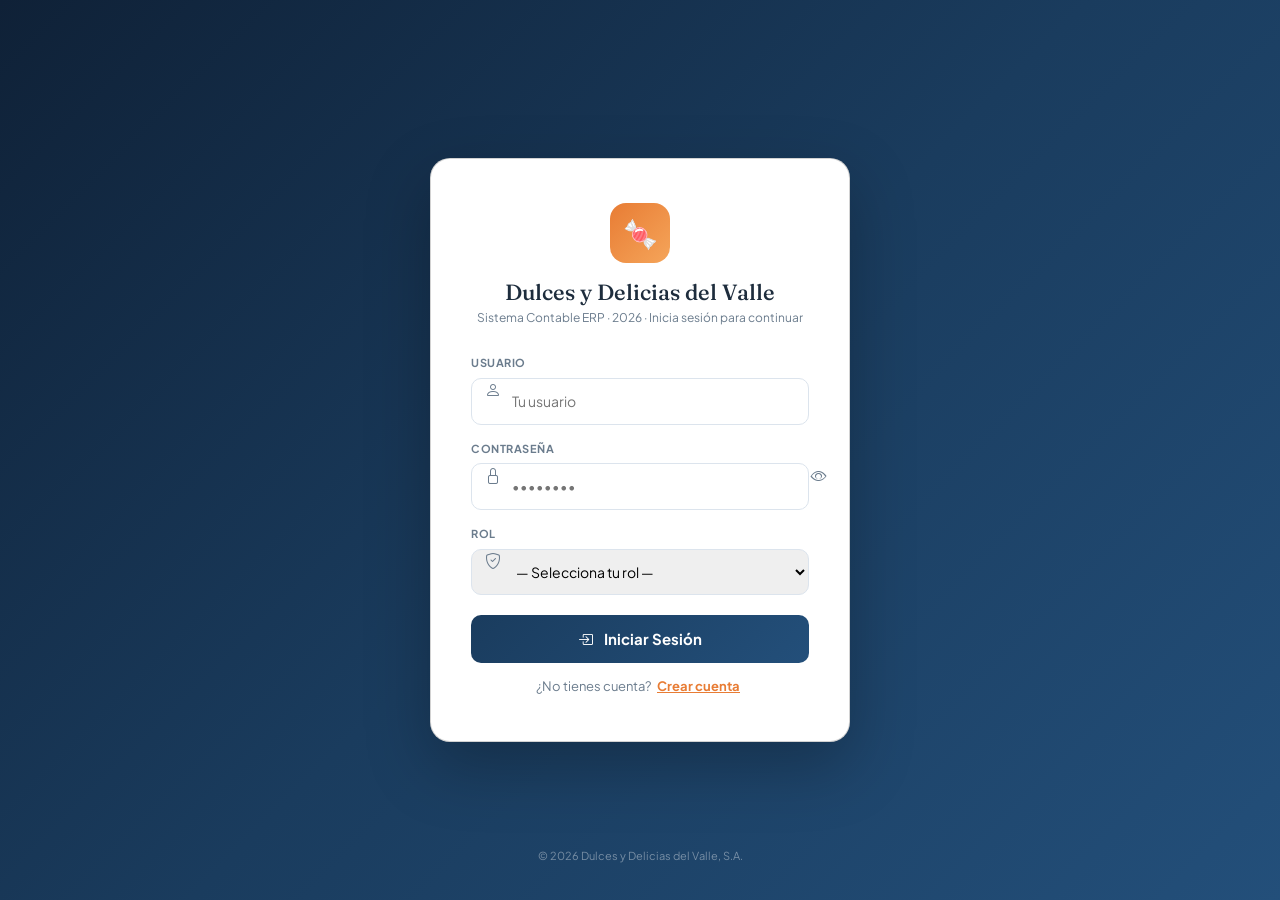
==== commit 63d895d3: "fix footer position" ====
--- a/login.html
+++ b/login.html
@@ -75,8 +75,7 @@
 .error { background: #fdf0f0; border: 1px solid #f5c6c6; border-radius: 10px; padding: 10px 14px; font-size: 13px; color: #c0392b; margin-bottom: 14px; display: none; }
 .success { background: #f0fdf4; border: 1px solid #86efac; border-radius: 10px; padding: 10px 14px; font-size: 13px; color: #166534; margin-bottom: 14px; display: none; }
 .divider { border: none; border-top: 1px solid var(--border); margin: 20px 0; }
-.footer { text-align: center; margin-top: 20px; font-size: 11px; color: rgba(255,255,255,.4); }
-</style>
+.footer { text-align: center; margin-top: 20px; font-size: 11px; color: rgba(255,255,255,.4); width: 100%; position: fixed; bottom: 20px; left: 0; }</style>
 </head>
 <body>
 
@@ -167,7 +166,7 @@
 <p class="footer">© 2026 Dulces y Delicias del Valle, S.A.</p>
 
 <script>
-const API = 'http://localhost/dulces-erp/erp-backend/api';
+const API = 'https://dulces-erp-production.up.railway.app/erp-backend/api';
 
 // ── Helpers ─────────────────────────────────────────────
 function togglePass(inputId, iconId) {
